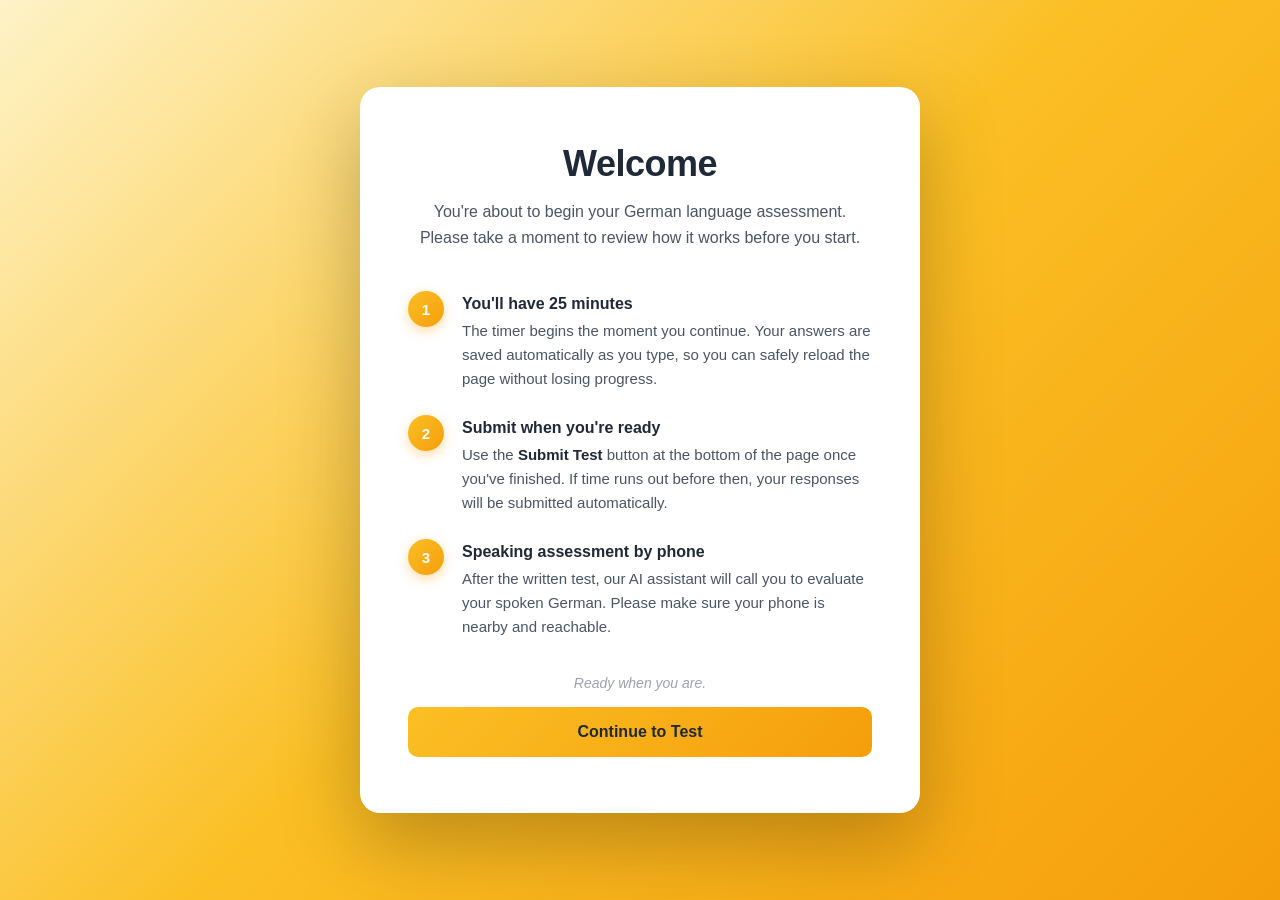
==== index.html @ b6d177fa "Rename welcome.html to index.html for GitHub Pages" ====
<!DOCTYPE html>
<html lang="en">
<head>
  <meta charset="UTF-8">
  <meta name="viewport" content="width=device-width, initial-scale=1.0">
  <title>Welcome — German Language Assessment</title>
  <link rel="stylesheet" href="testquestions.css">
</head>
<body>
  <div class="welcome-card">
    <h1 class="welcome-title">Welcome</h1>
    <p class="welcome-intro">
      You're about to begin your German language assessment. Please take a moment to review how it works before you start.
    </p>

    <ol class="welcome-steps">
      <li class="welcome-step">
        <div class="welcome-step-number">1</div>
        <div class="welcome-step-content">
          <h3>You'll have 25 minutes</h3>
          <p>The timer begins the moment you continue. Your answers are saved automatically as you type, so you can safely reload the page without losing progress.</p>
        </div>
      </li>

      <li class="welcome-step">
        <div class="welcome-step-number">2</div>
        <div class="welcome-step-content">
          <h3>Submit when you're ready</h3>
          <p>Use the <strong>Submit Test</strong> button at the bottom of the page once you've finished. If time runs out before then, your responses will be submitted automatically.</p>
        </div>
      </li>

      <li class="welcome-step">
        <div class="welcome-step-number">3</div>
        <div class="welcome-step-content">
          <h3>Speaking assessment by phone</h3>
          <p>After the written test, our AI assistant will call you to evaluate your spoken German. Please make sure your phone is nearby and reachable.</p>
        </div>
      </li>
    </ol>

    <p class="welcome-ready">Ready when you are.</p>

    <a href="testquestions.html" class="welcome-button">Continue to Test</a>
  </div>
</body>
</html>
---- testquestions.css ----
* {
  box-sizing: border-box;
}

body {
  font-family: -apple-system, BlinkMacSystemFont, "Segoe UI", Roboto, "Helvetica Neue", sans-serif;
  background: linear-gradient(135deg, #fef3c7 0%, #fbbf24 50%, #f59e0b 100%);
  min-height: 100vh;
  margin: 0;
  padding: 40px 20px;
  display: flex;
  justify-content: center;
  align-items: flex-start;
  color: #1f2937;
  -webkit-font-smoothing: antialiased;
}

form {
  background: #ffffff;
  width: 100%;
  max-width: 720px;
  padding: 48px;
  border-radius: 16px;
  box-shadow: 0 25px 70px rgba(0, 0, 0, 0.25);
}

fieldset {
  border: 1px solid #e5e7eb;
  border-radius: 10px;
  padding: 28px;
  margin-bottom: 28px;
}

fieldset:last-of-type {
  margin-bottom: 0;
}

legend {
  padding: 4px 14px;
  font-size: 15px;
  font-weight: 600;
  color: #d97706;            
  text-transform: uppercase;
  letter-spacing: 1px;
  background: #ffffff;
}

.personal-information,
.language-test {
  display: flex;
  flex-direction: column;
  gap: 22px;
}

.question-container {
  display: flex;
  flex-direction: column;
  gap: 8px;
}

.question-label {
  font-size: 14px;
  font-weight: 500;
  color: #374151;
  line-height: 1.5;
}

.language-test .question-label {
  font-size: 15px;
  color: #1f2937;
  font-weight: 500;
}

.question-input {
  width: 100%;
  padding: 12px 14px;
  font-size: 15px;
  font-family: inherit;
  color: #111827;
  border: 1px solid #d1d5db;
  border-radius: 8px;
  background-color: #f9fafb;
  transition: border-color 0.2s ease, box-shadow 0.2s ease, background-color 0.2s ease;
  outline: none;
}

textarea.question-input {
  min-height: 110px;
  resize: vertical;
  line-height: 1.5;
}

.question-input::placeholder {
  color: #9ca3af;
}

.question-input:hover {
  border-color: #9ca3af;
}

.question-input:focus {
  border-color: #f59e0b;   
  background-color: #ffffff;
  box-shadow: 0 0 0 4px rgba(245, 158, 11, 0.2);  
}

.question-input:invalid:not(:placeholder-shown) {
  border-color: #e53e3e;
}

.submit-button {
  width: 100%;
  padding: 14px 20px;
  font-size: 16px;
  font-weight: 600;
  font-family: inherit;
  color: #1f2937;             
  background: linear-gradient(135deg, #fbbf24 0%, #f59e0b 100%);
  border: none;
  border-radius: 8px;
  cursor: pointer;
  transition: transform 0.15s ease, box-shadow 0.2s ease, opacity 0.2s ease;
  margin-top: 8px;
}

.submit-button:hover {
  box-shadow: 0 10px 25px rgba(245, 158, 11, 0.45);  
  transform: translateY(-1px);
}

.submit-button:active {
  transform: translateY(0);
  opacity: 0.95;
}

.form-message {
  padding: 14px 18px;
  border-radius: 8px;
  font-size: 14px;
  font-weight: 500;
  margin-top: 20px;          
  opacity: 0;
  max-height: 0;
  overflow: hidden;
  transform: translateY(-6px);
  transition: opacity 0.25s ease, transform 0.25s ease, max-height 0.25s ease, padding 0.25s ease;
  padding-top: 0;
  padding-bottom: 0;
}

.form-message.is-visible {
  opacity: 1;
  max-height: 200px;
  transform: translateY(0);
  padding-top: 14px;
  padding-bottom: 14px;
}

.form-message.is-success {
  background-color: #ecfdf5;
  color: #065f46;
  border: 1px solid #a7f3d0;
}

.form-message.is-error {
  background-color: #fef2f2;
  color: #991b1b;
  border: 1px solid #fecaca;
}

.timer {
  position: fixed;
  top: 20px;
  right: 20px;
  z-index: 100;
  background: #ffffff;
  color: #1f2937;
  font-size: 20px;
  font-weight: 700;
  font-variant-numeric: tabular-nums;
  padding: 10px 18px;
  border-radius: 8px;
  box-shadow: 0 10px 30px rgba(0, 0, 0, 0.2);
}

.timer.is-warning {
  color: #b45309;
  background: #fffbeb;
}

.timer.is-critical {
  color: #b91c1c;
  background: #fef2f2;
  animation: pulse 1s ease-in-out infinite;
}

@keyframes pulse {
  0%, 100% { transform: scale(1); }
  50% { transform: scale(1.04); }
}

@media (max-width: 600px) {
  body {
    padding: 20px 12px;
  }

  form {
    padding: 28px 20px;
    border-radius: 12px;
  }

  fieldset {
    padding: 22px 18px;
  }
}

/* --- Thank you page --- */
body:has(.thank-you-card) {
  align-items: center; 
}

.thank-you-card {
  background: #ffffff;
  width: 100%;
  max-width: 480px;
  padding: 64px 48px;
  border-radius: 20px;
  box-shadow: 0 30px 80px rgba(0, 0, 0, 0.25);
  text-align: center;
  animation: fadeUp 0.5s ease-out;
}

@keyframes fadeUp {
  from { opacity: 0; transform: translateY(20px); }
  to   { opacity: 1; transform: translateY(0); }
}

.thank-you-icon {
  width: 88px;
  height: 88px;
  margin: 0 auto 28px;
  border-radius: 50%;
  background: linear-gradient(135deg, #fbbf24 0%, #f59e0b 100%);
  color: #ffffff;
  display: flex;
  align-items: center;
  justify-content: center;
  font-size: 46px;
  font-weight: 700;
  box-shadow: 0 12px 30px rgba(245, 158, 11, 0.45);
  animation: pop 0.6s cubic-bezier(0.34, 1.56, 0.64, 1) 0.2s both;
}

@keyframes pop {
  0%   { transform: scale(0); }
  100% { transform: scale(1); }
}

.thank-you-card h1 {
  font-size: 32px;
  font-weight: 700;
  color: #1f2937;
  margin: 0 0 16px;
  letter-spacing: -0.3px;
}

.thank-you-card p {
  font-size: 16px;
  color: #4b5563;
  line-height: 1.6;
  margin: 0 0 8px;
}

.thank-you-subtle {
  color: #9ca3af;
  font-size: 14px;
  margin-top: 28px;
}

/* --- Welcome page --- */
body:has(.welcome-card) {
  align-items: center;
}

.welcome-card {
  background: #ffffff;
  width: 100%;
  max-width: 560px;
  padding: 56px 48px;
  border-radius: 20px;
  box-shadow: 0 30px 80px rgba(0, 0, 0, 0.25);
  animation: fadeUp 0.5s ease-out;
}

.welcome-title {
  font-size: 36px;
  font-weight: 700;
  color: #1f2937;
  margin: 0 0 14px;
  text-align: center;
  letter-spacing: -0.5px;
}

.welcome-intro {
  font-size: 16px;
  color: #4b5563;
  line-height: 1.65;
  margin: 0 0 40px;
  text-align: center;
}

.welcome-steps {
  list-style: none;
  padding: 0;
  margin: 0 0 36px;
  display: flex;
  flex-direction: column;
  gap: 24px;
}

.welcome-step {
  display: flex;
  gap: 18px;
  align-items: flex-start;
}

.welcome-step-number {
  flex-shrink: 0;
  width: 36px;
  height: 36px;
  border-radius: 50%;
  background: linear-gradient(135deg, #fbbf24 0%, #f59e0b 100%);
  color: #ffffff;
  display: flex;
  align-items: center;
  justify-content: center;
  font-size: 15px;
  font-weight: 700;
  box-shadow: 0 4px 12px rgba(245, 158, 11, 0.35);
}

.welcome-step-content h3 {
  font-size: 16px;
  font-weight: 600;
  color: #1f2937;
  margin: 4px 0 6px;
}

.welcome-step-content p {
  font-size: 15px;
  color: #4b5563;
  line-height: 1.6;
  margin: 0;
}

.welcome-step-content strong {
  color: #1f2937;
  font-weight: 600;
}

.welcome-ready {
  font-size: 14px;
  color: #9ca3af;
  text-align: center;
  margin: 0 0 16px;
  font-style: italic;
}

.welcome-button {
  display: block;
  width: 100%;
  padding: 16px 24px;
  font-size: 16px;
  font-weight: 600;
  font-family: inherit;
  color: #1f2937;
  background: linear-gradient(135deg, #fbbf24 0%, #f59e0b 100%);
  border: none;
  border-radius: 10px;
  cursor: pointer;
  text-align: center;
  text-decoration: none;
  transition: transform 0.15s ease, box-shadow 0.2s ease;
}

.welcome-button:hover {
  box-shadow: 0 10px 25px rgba(245, 158, 11, 0.45);
  transform: translateY(-1px);
}

.welcome-button:active {
  transform: translateY(0);
}
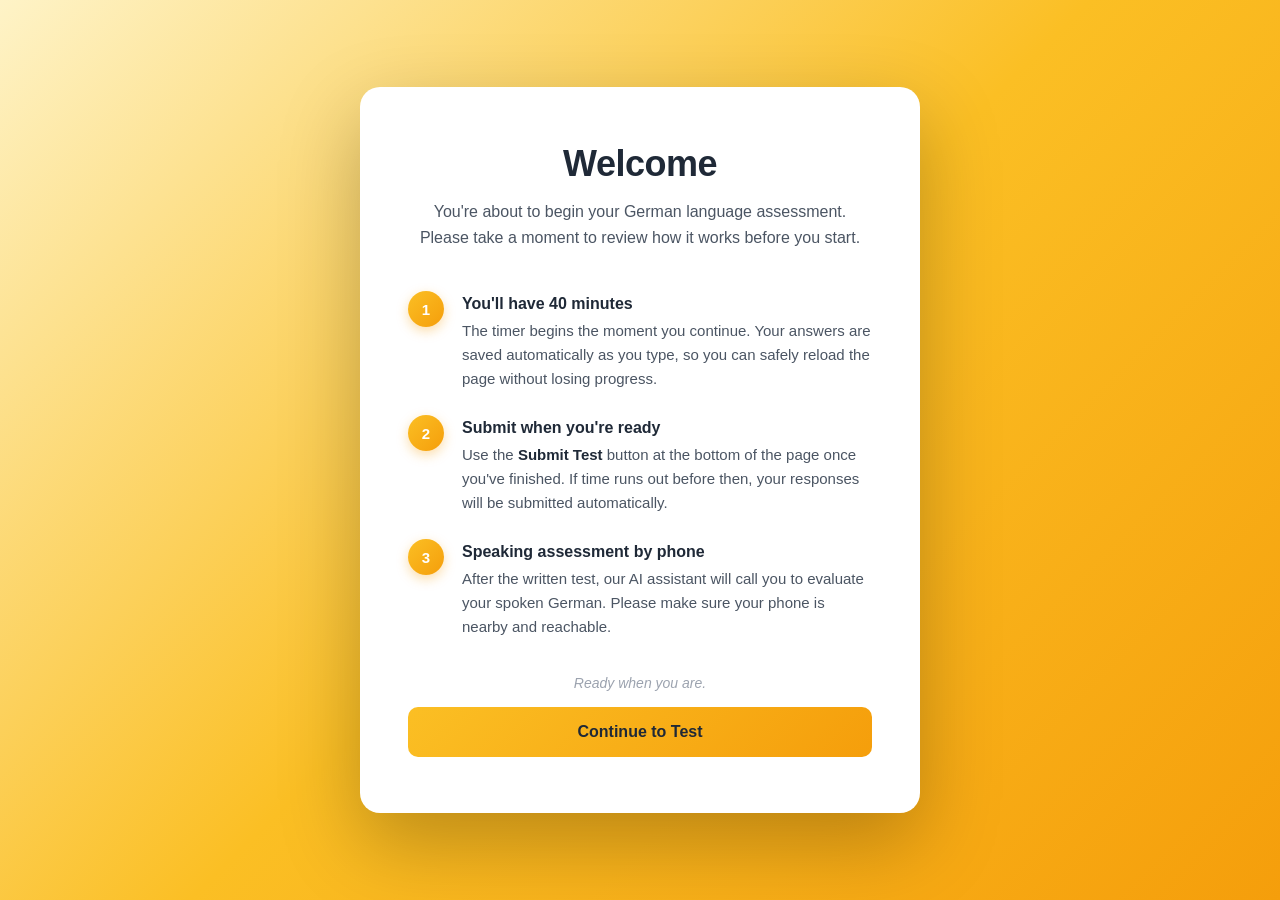
==== commit ff739e63: "Extend timer to 40 min, add screenshot uploads, update scoring to CEFR + 1-10 scale" ====
--- a/index.html
+++ b/index.html
@@ -17,7 +17,7 @@
       <li class="welcome-step">
         <div class="welcome-step-number">1</div>
         <div class="welcome-step-content">
-          <h3>You'll have 25 minutes</h3>
+          <h3>You'll have 40 minutes</h3>
           <p>The timer begins the moment you continue. Your answers are saved automatically as you type, so you can safely reload the page without losing progress.</p>
         </div>
       </li>
--- a/testquestions.css
+++ b/testquestions.css
@@ -46,10 +46,12 @@
 }
 
 .personal-information,
-.language-test {
+.language-test,
+.grammar-section,
+.scenario-section {
   display: flex;
   flex-direction: column;
-  gap: 22px;
+  gap: 28px;
 }
 
 .question-container {
@@ -390,4 +392,102 @@
 
 .welcome-button:active {
   transform: translateY(0);
+}
+
+/* --- Multiple-choice options (grammar test) --- */
+.options-list {
+  display: flex;
+  flex-direction: column;
+  gap: 8px;
+  margin-top: 6px;
+}
+
+.option {
+  display: flex;
+  align-items: center;
+  gap: 12px;
+  padding: 12px 14px;
+  border: 1px solid #d1d5db;
+  border-radius: 8px;
+  background-color: #f9fafb;
+  cursor: pointer;
+  font-size: 15px;
+  color: #111827;
+  line-height: 1.4;
+  transition: border-color 0.15s ease, background-color 0.15s ease;
+}
+
+.option:hover {
+  border-color: #9ca3af;
+  background-color: #f3f4f6;
+}
+
+.option:has(input:checked) {
+  border-color: #f59e0b;
+  background-color: #fffbeb;
+}
+
+.option input[type="radio"] {
+  accent-color: #f59e0b;
+  cursor: pointer;
+  flex-shrink: 0;
+  margin: 0;
+}
+
+/* Question label as a <p> instead of <label> needs reset */
+.grammar-section .question-label {
+  margin: 0 0 4px;
+}
+.field-hint {
+  margin: -4px 0 0;
+  font-size: 13px;
+  color: #6b7280;
+  font-style: italic;
+}
+
+/* --- Copy protection on the test section --- */
+.language-test {
+  user-select: none;
+  -webkit-user-select: none;
+  -moz-user-select: none;
+  -webkit-touch-callout: none;
+}
+
+/* Re-enable text selection inside textareas so candidates can edit their own answers */
+.language-test textarea {
+  user-select: text;
+  -webkit-user-select: text;
+}
+
+/* --- File input (CV upload) --- */
+.file-input {
+  padding: 8px 12px;
+  cursor: pointer;
+  background-color: #f9fafb;
+  font-size: 14px;
+}
+
+.file-input::file-selector-button {
+  margin-right: 14px;
+  padding: 8px 16px;
+  background: linear-gradient(135deg, #fbbf24 0%, #f59e0b 100%);
+  color: #1f2937;
+  border: none;
+  border-radius: 6px;
+  font-family: inherit;
+  font-size: 14px;
+  font-weight: 600;
+  cursor: pointer;
+  transition: box-shadow 0.15s ease, transform 0.15s ease;
+}
+
+.file-input::file-selector-button:hover {
+  box-shadow: 0 4px 10px rgba(245, 158, 11, 0.4);
+  transform: translateY(-1px);
+}
+
+.form-message.is-info {
+  background-color: #eff6ff;
+  color: #1e40af;
+  border: 1px solid #bfdbfe;
 }
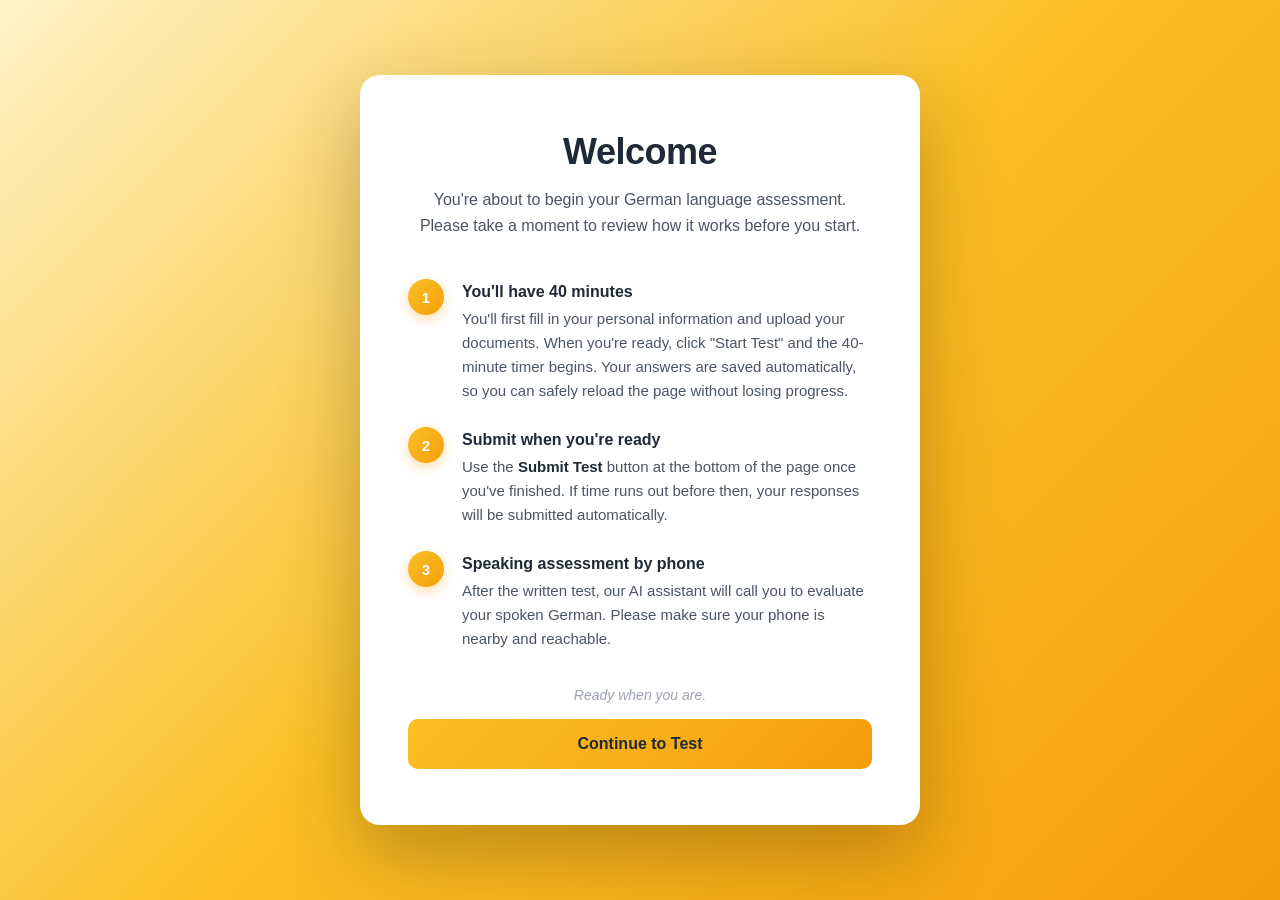
==== commit a235f144: "Add Start Test gate - timer and questions are hidden until the candidate fills out the personal info" ====
--- a/index.html
+++ b/index.html
@@ -18,7 +18,7 @@
         <div class="welcome-step-number">1</div>
         <div class="welcome-step-content">
           <h3>You'll have 40 minutes</h3>
-          <p>The timer begins the moment you continue. Your answers are saved automatically as you type, so you can safely reload the page without losing progress.</p>
+          <p>You'll first fill in your personal information and upload your documents. When you're ready, click "Start Test" and the 40-minute timer begins. Your answers are saved automatically, so you can safely reload the page without losing progress.</p>
         </div>
       </li>
 
--- a/testquestions.css
+++ b/testquestions.css
@@ -490,4 +490,29 @@
   background-color: #eff6ff;
   color: #1e40af;
   border: 1px solid #bfdbfe;
+}
+
+.start-button {
+  width: 100%;
+  padding: 16px 24px;
+  font-size: 16px;
+  font-weight: 600;
+  font-family: inherit;
+  color: #1f2937;
+  background: linear-gradient(135deg, #fbbf24 0%, #f59e0b 100%);
+  border: none;
+  border-radius: 10px;
+  cursor: pointer;
+  text-align: center;
+  transition: transform 0.15s ease, box-shadow 0.2s ease;
+  margin-top: 8px;
+}
+
+.start-button:hover {
+  box-shadow: 0 10px 25px rgba(245, 158, 11, 0.45);
+  transform: translateY(-1px);
+}
+
+.start-button:active {
+  transform: translateY(0);
 }
